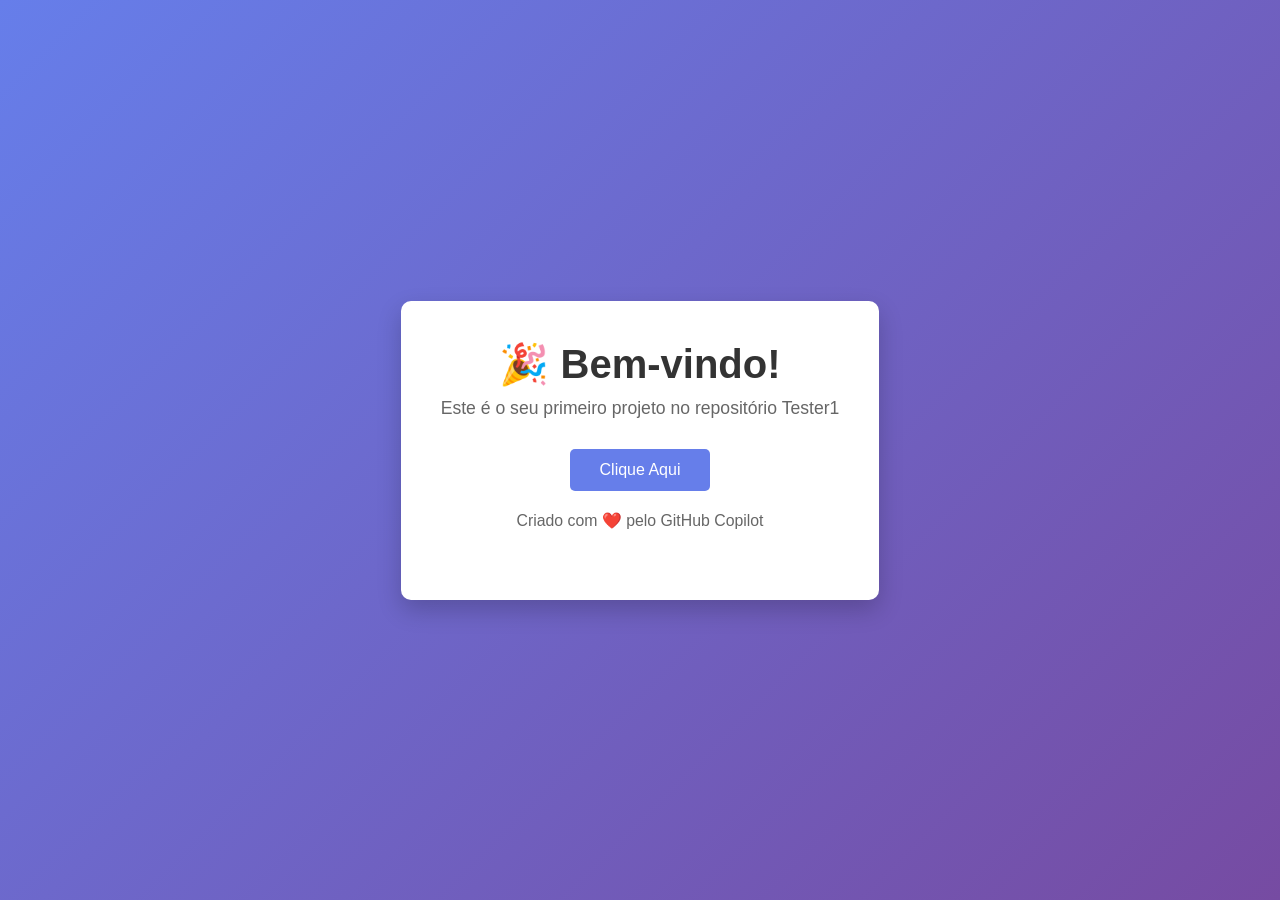
==== index.html @ 00ea59a4 "Criar index.html com código simples e responsivo" ====
<!DOCTYPE html>
<html lang="pt-BR">
<head>
    <meta charset="UTF-8">
    <meta name="viewport" content="width=device-width, initial-scale=1.0">
    <title>Página Inicial - Tester1</title>
    <style>
        * {
            margin: 0;
            padding: 0;
            box-sizing: border-box;
        }

        body {
            font-family: 'Segoe UI', Tahoma, Geneva, Verdana, sans-serif;
            background: linear-gradient(135deg, #667eea 0%, #764ba2 100%);
            min-height: 100vh;
            display: flex;
            justify-content: center;
            align-items: center;
        }

        .container {
            text-align: center;
            background: white;
            padding: 40px;
            border-radius: 10px;
            box-shadow: 0 10px 25px rgba(0, 0, 0, 0.2);
            max-width: 500px;
        }

        h1 {
            color: #333;
            margin-bottom: 10px;
            font-size: 2.5em;
        }

        p {
            color: #666;
            margin-bottom: 30px;
            font-size: 1.1em;
        }

        button {
            background: #667eea;
            color: white;
            border: none;
            padding: 12px 30px;
            font-size: 1em;
            border-radius: 5px;
            cursor: pointer;
            transition: background 0.3s;
        }

        button:hover {
            background: #764ba2;
        }

        .footer {
            margin-top: 20px;
            color: #999;
            font-size: 0.9em;
        }
    </style>
</head>
<body>
    <div class="container">
        <h1>🎉 Bem-vindo!</h1>
        <p>Este é o seu primeiro projeto no repositório Tester1</p>
        <button onclick="mostrarMensagem()">Clique Aqui</button>
        <div class="footer">
            <p>Criado com ❤️ pelo GitHub Copilot</p>
        </div>
    </div>

    <script>
        function mostrarMensagem() {
            alert('Parabéns! Seu código HTML está funcionando! 🚀');
        }
    </script>
</body>
</html>
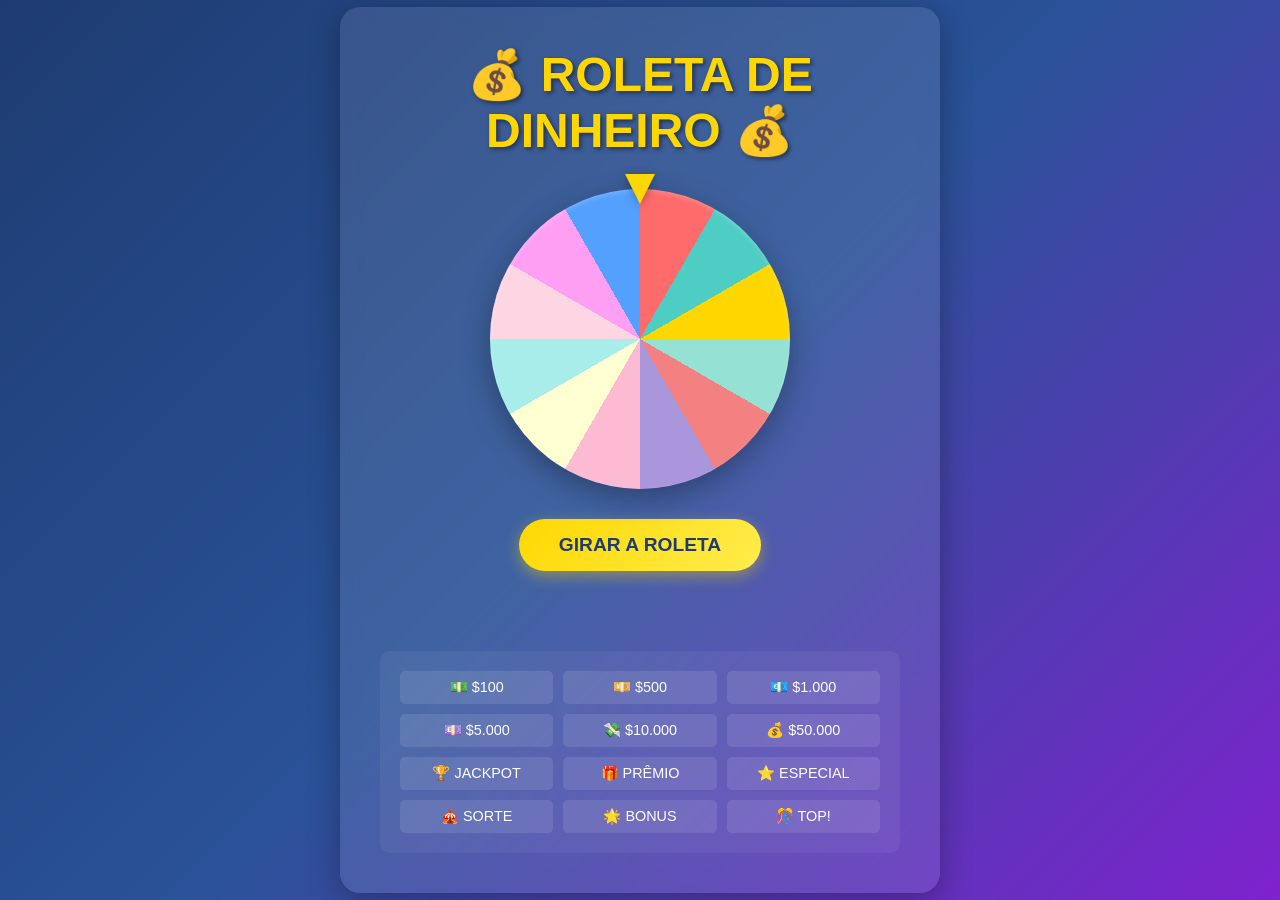
==== commit dcbf5bb3: "Criar roleta de dinheiro interativa com som e animações" ====
--- a/index.html
+++ b/index.html
@@ -3,7 +3,7 @@
 <head>
     <meta charset="UTF-8">
     <meta name="viewport" content="width=device-width, initial-scale=1.0">
-    <title>Página Inicial - Tester1</title>
+    <title>Roleta de Dinheiro 💰</title>
     <style>
         * {
             margin: 0;
@@ -12,71 +12,318 @@
         }
 
         body {
-            font-family: 'Segoe UI', Tahoma, Geneva, Verdana, sans-serif;
-            background: linear-gradient(135deg, #667eea 0%, #764ba2 100%);
+            font-family: 'Arial', sans-serif;
+            background: linear-gradient(135deg, #1e3c72 0%, #2a5298 50%, #7e22ce 100%);
             min-height: 100vh;
             display: flex;
             justify-content: center;
             align-items: center;
+            overflow: hidden;
         }
 
         .container {
             text-align: center;
-            background: white;
+            background: rgba(255, 255, 255, 0.1);
             padding: 40px;
+            border-radius: 20px;
+            backdrop-filter: blur(10px);
+            box-shadow: 0 8px 32px rgba(0, 0, 0, 0.3);
+            max-width: 600px;
+        }
+
+        h1 {
+            color: #ffd700;
+            margin-bottom: 30px;
+            font-size: 3em;
+            text-shadow: 2px 2px 4px rgba(0, 0, 0, 0.5);
+            animation: bounce 1s infinite;
+        }
+
+        @keyframes bounce {
+            0%, 100% { transform: translateY(0); }
+            50% { transform: translateY(-10px); }
+        }
+
+        .wheel-container {
+            position: relative;
+            margin: 30px 0;
+            display: flex;
+            justify-content: center;
+            align-items: center;
+        }
+
+        .wheel {
+            width: 300px;
+            height: 300px;
+            border-radius: 50%;
+            background: conic-gradient(
+                #ff6b6b 0deg 30deg,
+                #4ecdc4 30deg 60deg,
+                #ffd700 60deg 90deg,
+                #95e1d3 90deg 120deg,
+                #f38181 120deg 150deg,
+                #aa96da 150deg 180deg,
+                #fcbad3 180deg 210deg,
+                #ffffd2 210deg 240deg,
+                #a8edea 240deg 270deg,
+                #fed6e3 270deg 300deg,
+                #ff9ff3 300deg 330deg,
+                #54a0ff 330deg 360deg
+            );
+            box-shadow: 0 10px 30px rgba(0, 0, 0, 0.3), inset 0 2px 5px rgba(255, 255, 255, 0.2);
+            position: relative;
+            display: flex;
+            justify-content: center;
+            align-items: center;
+            transition: transform 0.1s linear;
+        }
+
+        .wheel.spin {
+            animation: spinWheel 4s cubic-bezier(0.25, 0.46, 0.45, 0.94);
+        }
+
+        @keyframes spinWheel {
+            from {
+                transform: rotate(0deg);
+            }
+            to {
+                transform: rotate(1800deg);
+            }
+        }
+
+        .wheel-center {
+            width: 60px;
+            height: 60px;
+            background: #ffd700;
+            border-radius: 50%;
+            box-shadow: 0 4px 10px rgba(0, 0, 0, 0.3);
+            display: flex;
+            justify-content: center;
+            align-items: center;
+            font-size: 30px;
+            z-index: 10;
+        }
+
+        .wheel-pointer {
+            position: absolute;
+            top: -15px;
+            width: 0;
+            height: 0;
+            border-left: 15px solid transparent;
+            border-right: 15px solid transparent;
+            border-top: 30px solid #ffd700;
+            z-index: 20;
+            filter: drop-shadow(0 2px 5px rgba(0, 0, 0, 0.3));
+        }
+
+        .button-container {
+            margin-top: 30px;
+        }
+
+        button {
+            background: linear-gradient(135deg, #ffd700 0%, #ffed4e 100%);
+            color: #1e3c72;
+            border: none;
+            padding: 15px 40px;
+            font-size: 1.2em;
+            font-weight: bold;
+            border-radius: 50px;
+            cursor: pointer;
+            transition: all 0.3s;
+            box-shadow: 0 5px 15px rgba(255, 215, 0, 0.4);
+        }
+
+        button:hover:not(:disabled) {
+            transform: scale(1.05);
+            box-shadow: 0 8px 20px rgba(255, 215, 0, 0.6);
+        }
+
+        button:active:not(:disabled) {
+            transform: scale(0.98);
+        }
+
+        button:disabled {
+            opacity: 0.6;
+            cursor: not-allowed;
+        }
+
+        .result {
+            margin-top: 30px;
+            font-size: 1.5em;
+            color: #ffd700;
+            font-weight: bold;
+            min-height: 30px;
+            text-shadow: 2px 2px 4px rgba(0, 0, 0, 0.5);
+        }
+
+        .money-emoji {
+            font-size: 2em;
+            animation: float 2s ease-in-out infinite;
+        }
+
+        @keyframes float {
+            0%, 100% { transform: translateY(0px); }
+            50% { transform: translateY(-20px); }
+        }
+
+        .values {
+            display: grid;
+            grid-template-columns: repeat(3, 1fr);
+            gap: 10px;
+            margin-top: 20px;
+            padding: 20px;
+            background: rgba(255, 255, 255, 0.05);
             border-radius: 10px;
-            box-shadow: 0 10px 25px rgba(0, 0, 0, 0.2);
-            max-width: 500px;
-        }
-
-        h1 {
-            color: #333;
-            margin-bottom: 10px;
-            font-size: 2.5em;
-        }
-
-        p {
-            color: #666;
-            margin-bottom: 30px;
-            font-size: 1.1em;
-        }
-
-        button {
-            background: #667eea;
-            color: white;
-            border: none;
-            padding: 12px 30px;
-            font-size: 1em;
+        }
+
+        .value-item {
+            color: #fff;
+            font-size: 0.9em;
+            padding: 8px;
+            background: rgba(255, 255, 255, 0.1);
             border-radius: 5px;
-            cursor: pointer;
-            transition: background 0.3s;
-        }
-
-        button:hover {
-            background: #764ba2;
-        }
-
-        .footer {
-            margin-top: 20px;
-            color: #999;
-            font-size: 0.9em;
         }
     </style>
 </head>
 <body>
     <div class="container">
-        <h1>🎉 Bem-vindo!</h1>
-        <p>Este é o seu primeiro projeto no repositório Tester1</p>
-        <button onclick="mostrarMensagem()">Clique Aqui</button>
-        <div class="footer">
-            <p>Criado com ❤️ pelo GitHub Copilot</p>
+        <h1>💰 ROLETA DE DINHEIRO 💰</h1>
+        
+        <div class="wheel-container">
+            <div class="wheel-pointer"></div>
+            <div class="wheel" id="wheel"></div>
+        </div>
+
+        <div class="button-container">
+            <button id="spinBtn" onclick="girarRoleta()">GIRAR A ROLETA</button>
+        </div>
+
+        <div class="result" id="result"></div>
+
+        <div class="values">
+            <div class="value-item">💵 $100</div>
+            <div class="value-item">💴 $500</div>
+            <div class="value-item">💶 $1.000</div>
+            <div class="value-item">💷 $5.000</div>
+            <div class="value-item">💸 $10.000</div>
+            <div class="value-item">💰 $50.000</div>
+            <div class="value-item">🏆 JACKPOT</div>
+            <div class="value-item">🎁 PRÊMIO</div>
+            <div class="value-item">⭐ ESPECIAL</div>
+            <div class="value-item">🎪 SORTE</div>
+            <div class="value-item">🌟 BONUS</div>
+            <div class="value-item">🎊 TOP!</div>
         </div>
     </div>
 
     <script>
-        function mostrarMensagem() {
-            alert('Parabéns! Seu código HTML está funcionando! 🚀');
-        }
+        const premios = [
+            '💵 $100',
+            '💴 $500',
+            '💶 $1.000',
+            '💷 $5.000',
+            '💸 $10.000',
+            '💰 $50.000',
+            '🏆 JACKPOT',
+            '🎁 PRÊMIO',
+            '⭐ ESPECIAL',
+            '🎪 SORTE',
+            '🌟 BONUS',
+            '🎊 TOP!'
+        ];
+
+        let girando = false;
+
+        function criarAudioDinheiro() {
+            // Criar som de dinheiro usando Web Audio API
+            const audioContext = new (window.AudioContext || window.webkitAudioContext)();
+            const now = audioContext.currentTime;
+
+            // Som 1: Som agudo de moeda
+            const osc1 = audioContext.createOscillator();
+            const gain1 = audioContext.createGain();
+            osc1.connect(gain1);
+            gain1.connect(audioContext.destination);
+            osc1.frequency.setValueAtTime(800, now);
+            osc1.frequency.exponentialRampToValueAtTime(600, now + 0.1);
+            gain1.gain.setValueAtTime(0.3, now);
+            gain1.gain.exponentialRampToValueAtTime(0.01, now + 0.1);
+            osc1.start(now);
+            osc1.stop(now + 0.1);
+
+            // Som 2: Som médio
+            const osc2 = audioContext.createOscillator();
+            const gain2 = audioContext.createGain();
+            osc2.connect(gain2);
+            gain2.connect(audioContext.destination);
+            osc2.frequency.setValueAtTime(600, now + 0.15);
+            osc2.frequency.exponentialRampToValueAtTime(400, now + 0.25);
+            gain2.gain.setValueAtTime(0.3, now + 0.15);
+            gain2.gain.exponentialRampToValueAtTime(0.01, now + 0.25);
+            osc2.start(now + 0.15);
+            osc2.stop(now + 0.25);
+
+            // Som 3: Som grave de aprovação
+            const osc3 = audioContext.createOscillator();
+            const gain3 = audioContext.createGain();
+            osc3.connect(gain3);
+            gain3.connect(audioContext.destination);
+            osc3.frequency.setValueAtTime(300, now + 0.3);
+            osc3.frequency.exponentialRampToValueAtTime(200, now + 0.5);
+            gain3.gain.setValueAtTime(0.3, now + 0.3);
+            gain3.gain.exponentialRampToValueAtTime(0.01, now + 0.5);
+            osc3.start(now + 0.3);
+            osc3.stop(now + 0.5);
+        }
+
+        function girarRoleta() {
+            if (girando) return;
+
+            girando = true;
+            const botao = document.getElementById('spinBtn');
+            const resultado = document.getElementById('result');
+            const wheel = document.getElementById('wheel');
+
+            botao.disabled = true;
+            resultado.textContent = 'Girando...';
+
+            // Remove a animação anterior
+            wheel.classList.remove('spin');
+            // Trigger reflow para reiniciar a animação
+            void wheel.offsetWidth;
+            // Adiciona a animação de novo
+            wheel.classList.add('spin');
+
+            // Após 4 segundos (duração da animação), mostra o resultado
+            setTimeout(() => {
+                const indiceAleatorio = Math.floor(Math.random() * premios.length);
+                const premiador = premios[indiceAleatorio];
+
+                resultado.textContent = `🎉 ${premiador} 🎉`;
+
+                // Toca o som de dinheiro
+                try {
+                    criarAudioDinheiro();
+                } catch (e) {
+                    console.log('Áudio não disponível');
+                }
+
+                // Efeito de vibração se disponível
+                if (navigator.vibrate) {
+                    navigator.vibrate([100, 50, 100, 50, 200]);
+                }
+
+                girando = false;
+                botao.disabled = false;
+            }, 4000);
+        }
+
+        // Permitir girar com Enter
+        document.addEventListener('keypress', (e) => {
+            if (e.key === 'Enter' && !girando) {
+                girarRoleta();
+            }
+        });
     </script>
 </body>
 </html>
